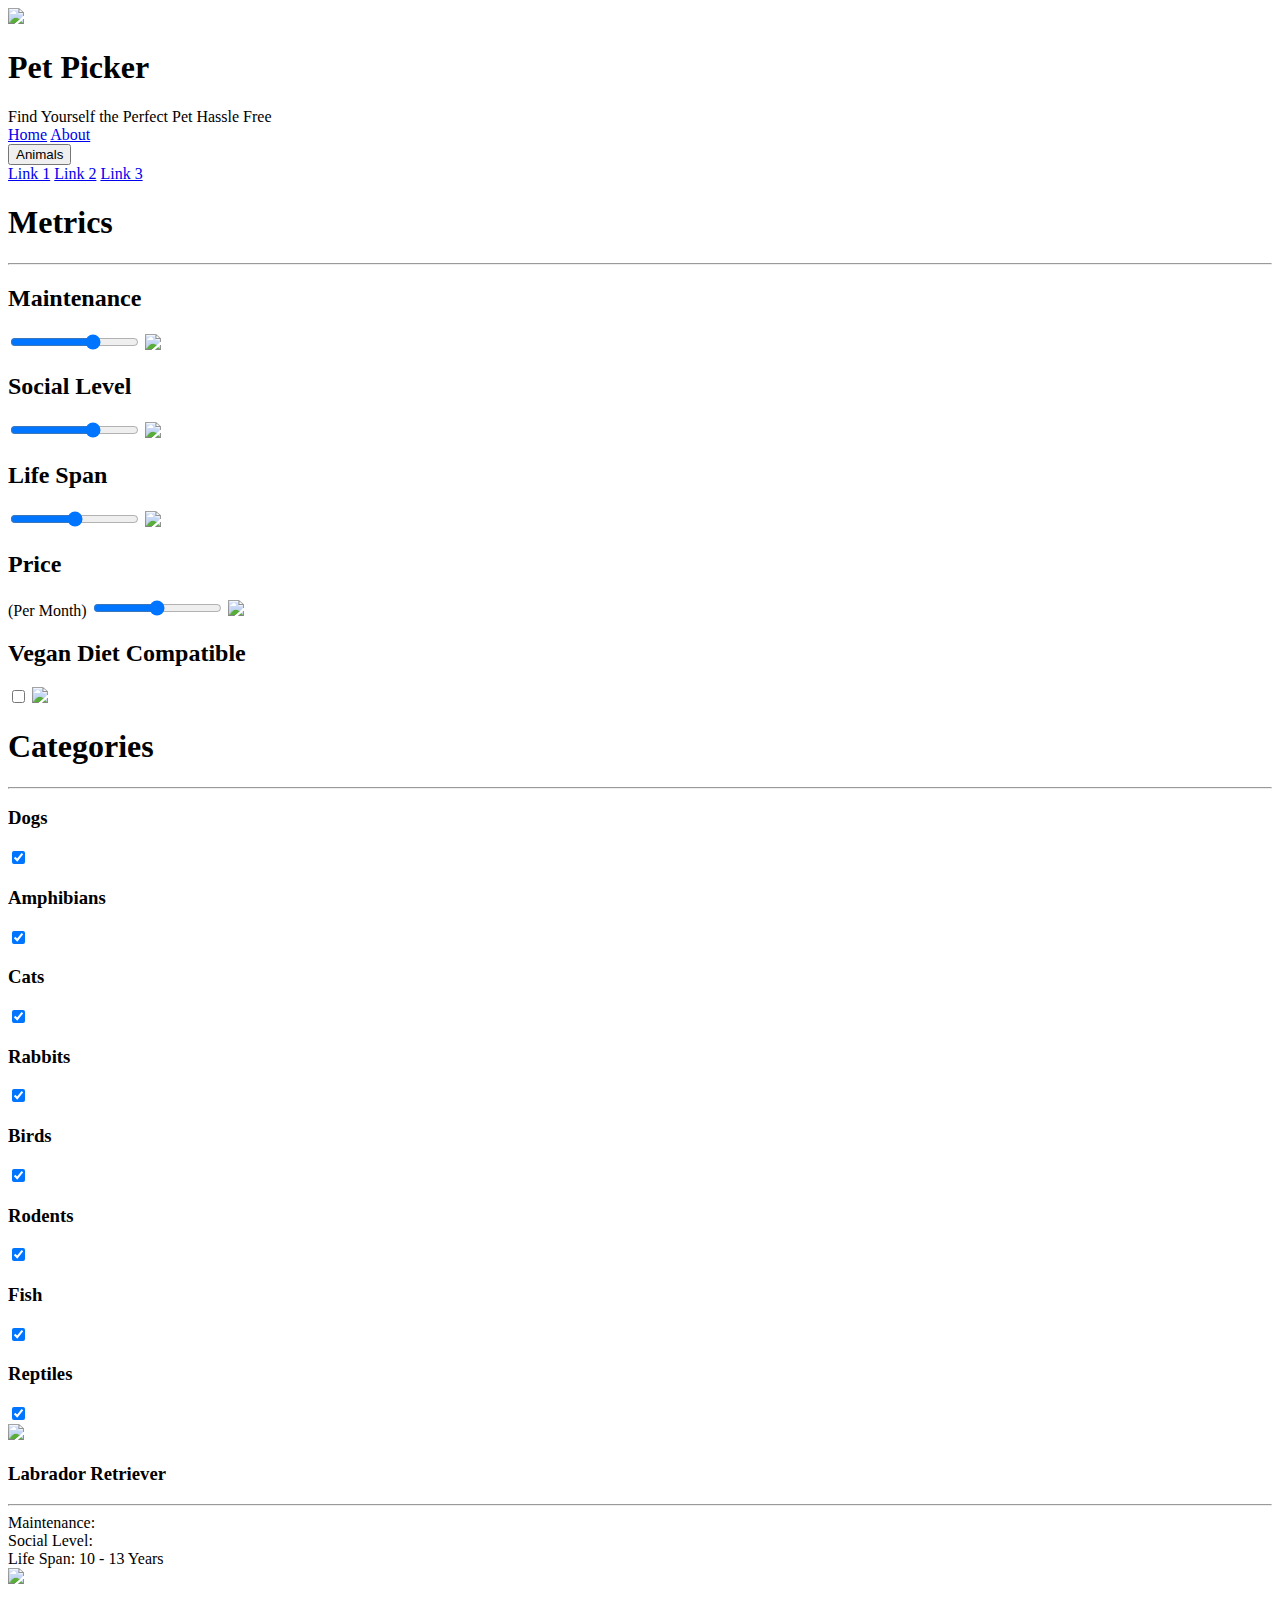
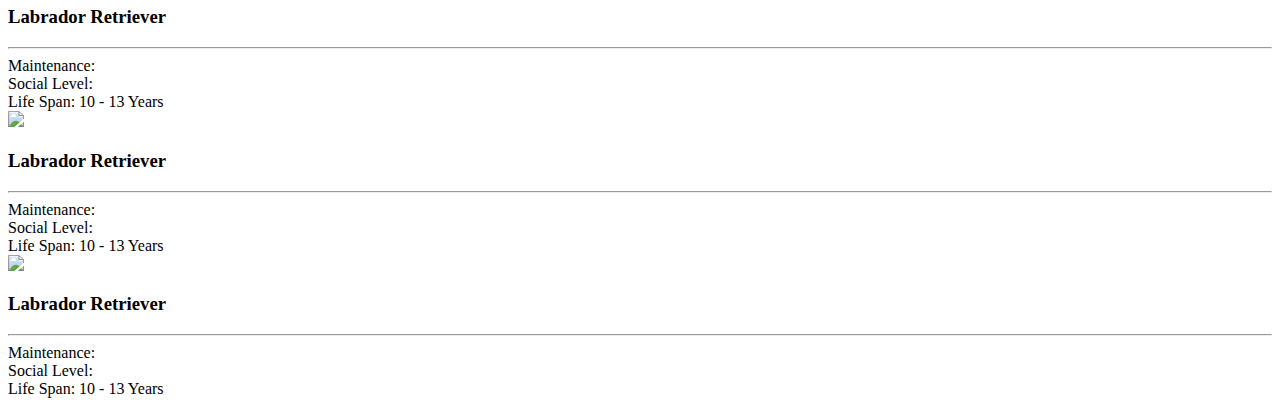
==== index.html @ 620e7e16 "Add Vegan Metric" ====
<!DOCTYPE html>
<html lang="en">

<head>
    <meta charset="UTF-8">
    <meta name="viewport" content="width=device-width, initial-scale=1.0">
    <title>Pet Picker</title>

    <link href="resources/style.css" rel="stylesheet">
    <link rel="icon" type="image/png" href="resources/images/PetPickerLogo.png">
</head>

<body>
    <header>
        <div class="header-container">
            <img src="resources/images/PetPickerLogo.png" id="logo" />
            <div class="title-container">
                <h1>Pet Picker</h1>
                <span>Find Yourself the Perfect Pet Hassle Free</span>
            </div>
        </div>
        <nav>
            <a href="#">Home</a>
            <a href="#">About</a>
            <div class="dropdown">
                <button class="dropbtn">Animals</button>
                <div class="dropdown-content">
                  <a href="#">Link 1</a>
                  <a href="#">Link 2</a>
                  <a href="#">Link 3</a>
                </div>
              </div>
        </nav>
    </header>

    <main>
        <div class="input-section">
            <h1>Metrics</h1>
            <hr>
            <div class="slider-section">
                <h2>Maintenance</h2>
                <input type="range" min="0" max="3" step="1" value="2">
                <a href="#" title="Care level needed: cleaning, grooming, exercising"><img
                        src="resources/images/help.svg"></a>
            </div>
            <div class="slider-section">
                <h2>Social Level</h2>
                <input type="range" min="0" max="3" step="1" value="2">
                <a href="#" title="Interaction frequency: walks, training, play"><img
                        src="resources/images/help.svg"></a>
            </div>
            <div class="slider-section">
                <h2>Life Span</h2>
                <input type="range" min="0" max="50" step="1" value="25">
                <a href="#" title="Average lifetime of the pet"><img src="resources/images/help.svg"></a>
            </div>
            <div class="slider-section">
                <h2>Price</h2>
                <span>&#40;Per Month&#41;</span>
                <input type="range" min="0" max="1000" step="1" value="500">
                <a href="#" title="Estimated monthly costs: food, vet, etc."><img src="resources/images/help.svg"></a>
            </div>
            <div>
                <h2>Vegan Diet Compatible</h2>
                <input type="checkbox">
                <a href="#" title="Indicates if a pet is suitable for a vegan diet"><img src="resources/images/help.svg"></a>
            </div>
            <h1 class="categories">Categories</h1>
            <hr>
            <div class="option-container">
                <div class="option">
                    <h3>Dogs</h3>
                    <input type="checkbox" checked>
                </div>
                <div class="option">
                    <h3>Amphibians</h3>
                    <input type="checkbox" checked>
                </div>
                <div class="option">
                    <h3>Cats</h3>
                    <input type="checkbox" checked>
                </div>
                <div class="option">
                    <h3>Rabbits</h3>
                    <input type="checkbox" checked>
                </div>
                <div class="option">
                    <h3>Birds</h3>
                    <input type="checkbox" checked>
                </div>
                <div class="option">
                    <h3>Rodents</h3>
                    <input type="checkbox" class="checkbox" checked>
                </div>
                <div class="option">
                    <h3>Fish</h3>
                    <input type="checkbox" class="checkbox" checked>
                </div>
                <div class="option">
                    <h3>Reptiles</h3>
                    <input type="checkbox" class="checkbox" checked>
                </div>
            </div>
        </div>
        <div class="pet-section">
            <div class="pet">
                <img src="https://upload.wikimedia.org/wikipedia/commons/1/18/Dog_Breeds.jpg">
                <h3>Labrador Retriever</h3>
                <hr>
                <div class="info-container">
                    <div class="maintenance-container">
                        <span>Maintenance: </span>
                        <div class="rectangle-container yellow">
                            <div class="rectangle1"></div>
                            <div class="rectangle2"></div>
                            <div class="rectangle3"></div>
                        </div>
                    </div>
                    <div class="social-level-container">
                        <span>Social Level: </span>
                        <div class="rectangle-container green">
                            <div class="rectangle1"></div>
                            <div class="rectangle2"></div>
                            <div class="rectangle3"></div>
                        </div>
                    </div>
                    <span>Life Span: 10 - 13 Years</span>
                </div>
            </div>
            <div class="pet">
                <img src="https://upload.wikimedia.org/wikipedia/commons/1/18/Dog_Breeds.jpg">
                <h3>Labrador Retriever</h3>
                <hr>
                <div class="info-container">
                    <div class="maintenance-container">
                        <span>Maintenance: </span>
                        <div class="rectangle-container red">
                            <div class="rectangle1"></div>
                            <div class="rectangle2"></div>
                            <div class="rectangle3"></div>
                        </div>
                    </div>
                    <div class="social-level-container">
                        <span>Social Level: </span>
                        <div class="rectangle-container green">
                            <div class="rectangle1"></div>
                            <div class="rectangle2"></div>
                            <div class="rectangle3"></div>
                        </div>
                    </div>
                    <span>Life Span: 10 - 13 Years</span>
                </div>
            </div>
            <div class="pet">
                <img src="https://upload.wikimedia.org/wikipedia/commons/1/18/Dog_Breeds.jpg">
                <h3>Labrador Retriever</h3>
                <hr>
                <div class="info-container">
                    <div class="maintenance-container">
                        <span>Maintenance: </span>
                        <div class="rectangle-container green">
                            <div class="rectangle1"></div>
                            <div class="rectangle2"></div>
                            <div class="rectangle3"></div>
                        </div>
                    </div>
                    <div class="social-level-container">
                        <span>Social Level: </span>
                        <div class="rectangle-container green">
                            <div class="rectangle1"></div>
                            <div class="rectangle2"></div>
                            <div class="rectangle3"></div>
                        </div>
                    </div>
                    <span>Life Span: 10 - 13 Years</span>
                </div>
            </div>
            <div class="pet">
                <img src="https://upload.wikimedia.org/wikipedia/commons/1/18/Dog_Breeds.jpg">
                <h3>Labrador Retriever</h3>
                <hr>
                <div class="info-container">
                    <div class="maintenance-container">
                        <span>Maintenance: </span>
                        <div class="rectangle-container yellow">
                            <div class="rectangle1"></div>
                            <div class="rectangle2"></div>
                            <div class="rectangle3"></div>
                        </div>
                    </div>
                    <div class="social-level-container">
                        <span>Social Level: </span>
                        <div class="rectangle-container red">
                            <div class="rectangle1"></div>
                            <div class="rectangle2"></div>
                            <div class="rectangle3"></div>
                        </div>
                    </div>
                    <span>Life Span: 10 - 13 Years</span>
                </div>
            </div>
            
        </div>
    </main>
</body>

</html>
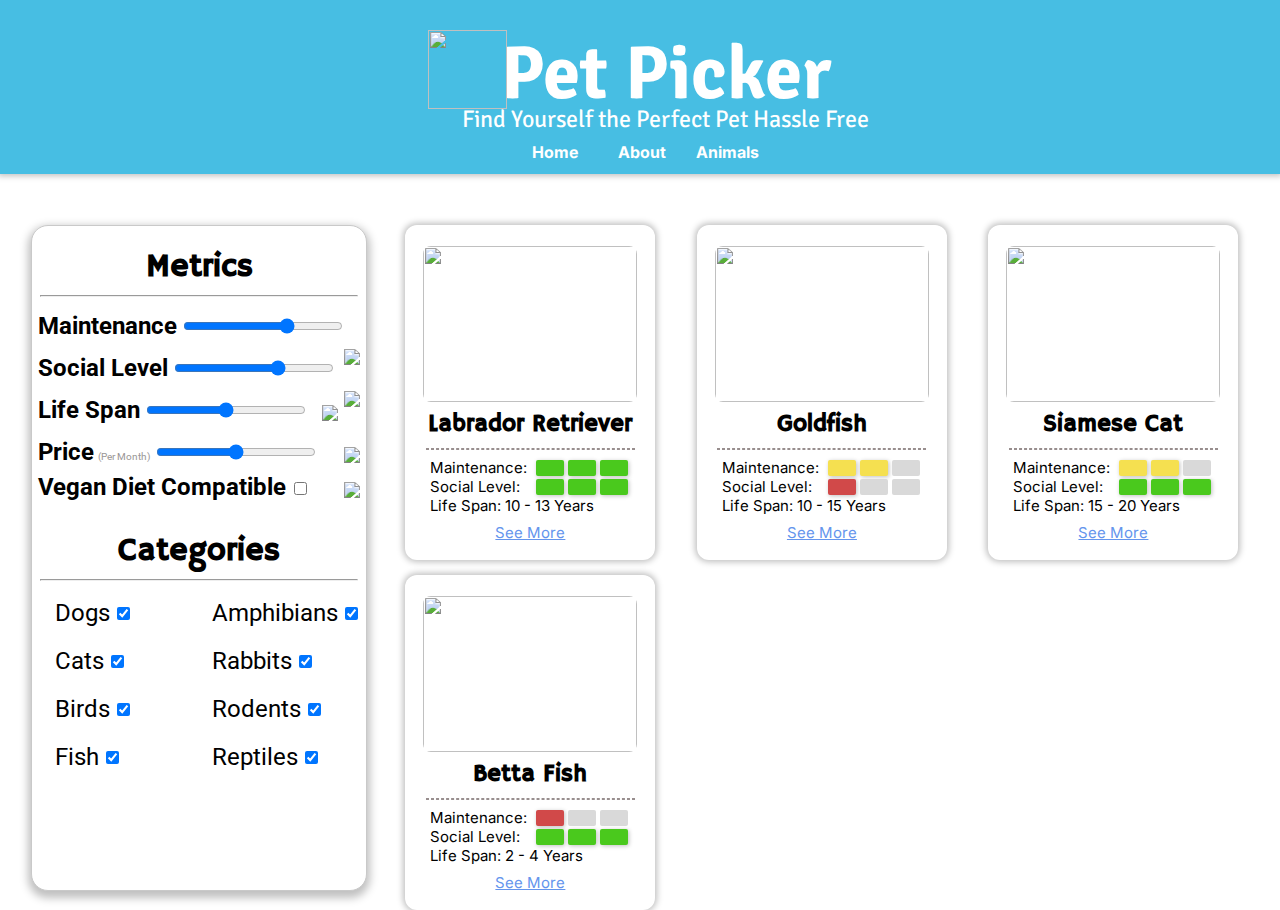
==== commit eb3be145: "Add See More Option" ====
--- a/index.html
+++ b/index.html
@@ -110,6 +110,31 @@
                 <div class="info-container">
                     <div class="maintenance-container">
                         <span>Maintenance: </span>
+                        <div class="rectangle-container green">
+                            <div class="rectangle1"></div>
+                            <div class="rectangle2"></div>
+                            <div class="rectangle3"></div>
+                        </div>
+                    </div>
+                    <div class="social-level-container">
+                        <span>Social Level: </span>
+                        <div class="rectangle-container green">
+                            <div class="rectangle1"></div>
+                            <div class="rectangle2"></div>
+                            <div class="rectangle3"></div>
+                        </div>
+                    </div>
+                    <span>Life Span: 10 - 13 Years</span>
+                    <a href="#">See More</a>
+                </div>
+            </div>
+            <div class="pet">
+                <img src="https://upload.wikimedia.org/wikipedia/commons/b/b9/%E3%83%AF%E3%82%AD%E3%83%B320120701.JPG">
+                <h3>Goldfish</h3>
+                <hr>
+                <div class="info-container">
+                    <div class="maintenance-container">
+                        <span>Maintenance: </span>
                         <div class="rectangle-container yellow">
                             <div class="rectangle1"></div>
                             <div class="rectangle2"></div>
@@ -118,66 +143,19 @@
                     </div>
                     <div class="social-level-container">
                         <span>Social Level: </span>
-                        <div class="rectangle-container green">
-                            <div class="rectangle1"></div>
-                            <div class="rectangle2"></div>
-                            <div class="rectangle3"></div>
-                        </div>
-                    </div>
-                    <span>Life Span: 10 - 13 Years</span>
-                </div>
-            </div>
-            <div class="pet">
-                <img src="https://upload.wikimedia.org/wikipedia/commons/1/18/Dog_Breeds.jpg">
-                <h3>Labrador Retriever</h3>
-                <hr>
-                <div class="info-container">
-                    <div class="maintenance-container">
-                        <span>Maintenance: </span>
                         <div class="rectangle-container red">
                             <div class="rectangle1"></div>
                             <div class="rectangle2"></div>
                             <div class="rectangle3"></div>
                         </div>
                     </div>
-                    <div class="social-level-container">
-                        <span>Social Level: </span>
-                        <div class="rectangle-container green">
-                            <div class="rectangle1"></div>
-                            <div class="rectangle2"></div>
-                            <div class="rectangle3"></div>
-                        </div>
-                    </div>
-                    <span>Life Span: 10 - 13 Years</span>
-                </div>
-            </div>
-            <div class="pet">
-                <img src="https://upload.wikimedia.org/wikipedia/commons/1/18/Dog_Breeds.jpg">
-                <h3>Labrador Retriever</h3>
-                <hr>
-                <div class="info-container">
-                    <div class="maintenance-container">
-                        <span>Maintenance: </span>
-                        <div class="rectangle-container green">
-                            <div class="rectangle1"></div>
-                            <div class="rectangle2"></div>
-                            <div class="rectangle3"></div>
-                        </div>
-                    </div>
-                    <div class="social-level-container">
-                        <span>Social Level: </span>
-                        <div class="rectangle-container green">
-                            <div class="rectangle1"></div>
-                            <div class="rectangle2"></div>
-                            <div class="rectangle3"></div>
-                        </div>
-                    </div>
-                    <span>Life Span: 10 - 13 Years</span>
-                </div>
-            </div>
-            <div class="pet">
-                <img src="https://upload.wikimedia.org/wikipedia/commons/1/18/Dog_Breeds.jpg">
-                <h3>Labrador Retriever</h3>
+                    <span>Life Span: 10 - 15 Years</span>
+                    <a href="#">See More</a>
+                </div>
+            </div>
+            <div class="pet">
+                <img src="https://blog.iconicpaw.com/wp-content/uploads/2023/03/siamese-cat-with-blue-eyes.jpg">
+                <h3>Siamese Cat</h3>
                 <hr>
                 <div class="info-container">
                     <div class="maintenance-container">
@@ -190,13 +168,39 @@
                     </div>
                     <div class="social-level-container">
                         <span>Social Level: </span>
+                        <div class="rectangle-container green">
+                            <div class="rectangle1"></div>
+                            <div class="rectangle2"></div>
+                            <div class="rectangle3"></div>
+                        </div>
+                    </div>
+                    <span>Life Span: 15 - 20 Years</span>
+                    <a href="#">See More</a>
+                </div>
+            </div>
+            <div class="pet">
+                <img src="https://c1.wallpaperflare.com/preview/92/156/846/betta-warrior-aquarium-fish-fishy-asian.jpg">
+                <h3>Betta Fish</h3>
+                <hr>
+                <div class="info-container">
+                    <div class="maintenance-container">
+                        <span>Maintenance: </span>
                         <div class="rectangle-container red">
                             <div class="rectangle1"></div>
                             <div class="rectangle2"></div>
                             <div class="rectangle3"></div>
                         </div>
                     </div>
-                    <span>Life Span: 10 - 13 Years</span>
+                    <div class="social-level-container">
+                        <span>Social Level: </span>
+                        <div class="rectangle-container green">
+                            <div class="rectangle1"></div>
+                            <div class="rectangle2"></div>
+                            <div class="rectangle3"></div>
+                        </div>
+                    </div>
+                    <span>Life Span: 2 - 4 Years</span>
+                    <a href="#">See More</a>
                 </div>
             </div>
             
--- a/resources/style.css
+++ b/resources/style.css
@@ -0,0 +1,392 @@
+@import url('https://fonts.googleapis.com/css2?family=Belanosima&family=Signika+Negative&display=swap');
+@import url('https://fonts.googleapis.com/css2?family=Roboto&display=swap');
+@import url('https://fonts.googleapis.com/css2?family=Hammersmith+One&display=swap');
+@import url('https://fonts.googleapis.com/css2?family=Inter&display=swap');
+
+* {
+    box-sizing: border-box;
+}
+
+body {
+    margin: 0;
+    padding: 0;
+}
+
+main {
+    display: flex;
+    align-items: flex-start;
+    justify-content: flex-start;
+}
+
+@media only screen and (max-width: 640px) {
+    main {
+        flex-direction: column;
+        align-items: center;
+    }
+}
+
+/* Header*/
+
+header nav {
+    width: 100%;
+    height: 35px;
+    display: flex;
+    align-items: center;
+    justify-content: center;
+    margin-bottom: 5px;
+}
+
+header nav a, .dropbtn {
+    color: #FFF;
+    font-family: Inter;
+    font-size: 16px;
+    font-weight: 700;
+    text-decoration: none;
+    margin: 10px;
+    padding: 10px;
+    background-color: transparent;
+    border: none;
+}
+
+.dropbtn {
+    margin: 0;
+}
+
+.dropdown-content {
+    display: none;
+    position: absolute;
+    background-color: #f1f1f1;
+    min-width: 160px;
+    box-shadow: 0px 8px 16px 0px rgba(0, 0, 0, 0.2);
+    z-index: 1;
+}
+
+.dropdown {
+    position: relative;
+    display: inline-block;
+}
+
+.dropdown-content a {
+    color: black;
+    padding: 12px 16px;
+    text-decoration: none;
+    display: block;
+}
+
+.dropdown-content a:hover {
+    background-color: #ddd;
+}
+
+.dropdown:hover .dropdown-content {
+    display: block;
+}
+
+.dropdown:hover .dropbtn, nav a:hover {
+    background-color: #5c92c4;
+}
+
+@media only screen and (max-width: 510px) {
+    header nav {
+        display: none;
+    }
+    header {
+        padding: 35px;
+    }
+}
+
+header {
+    width: 100%;
+    padding-top: 44px;
+    background: #47BEE3;
+    display: flex;
+    justify-content: center;
+    align-items: center;
+    margin-bottom: 51px;
+    box-shadow: 0px 0px 6px 2px rgba(0, 0, 0, 0.25);
+    flex-direction: column;
+}
+
+.header-container {
+    display: flex;
+    position: relative;
+    right: 14px;
+}
+
+header #logo {
+    width: 79px;
+    height: 79px;
+    position: relative;
+    bottom: 14px;
+    left: 45px;
+}
+
+.title-container {
+    display: flex;
+    flex-direction: column;
+    align-items: center;
+    justify-content: center;
+}
+
+header h1 {
+    color: #FFF;
+    text-align: center;
+    font-family: 'Signika Negative', sans-serif;
+    font-size: 75px;
+    line-height: 60px;
+    margin: 0;
+}
+
+header span {
+    color: #FFF;
+    text-align: center;
+    font-family: Signika Negative;
+    font-size: 24px;
+}
+
+@media only screen and (max-width: 510px) {
+    header #logo {
+        display: none;
+    }
+
+    .header-container {
+        position: static;
+    }
+}
+
+/*Input Section*/
+
+.input-section {
+    display: inline-block;
+    width: 336px;
+    min-width: 336px;
+    height: 666px;
+    margin-left: 31px;
+    border: 1px solid #c9c9c9;
+    border-radius: 17px;
+    background: #FFF;
+    box-shadow: 0px 4px 8px 3px rgba(0, 0, 0, 0.25);
+
+}
+
+.input-section h1 {
+    color: #000;
+    font-family: "Hammersmith One";
+    font-size: 32px;
+    text-align: center;
+    margin-bottom: 0;
+}
+
+.input-section hr {
+    width: 95%;
+}
+
+.slider-section {
+    padding: 7px 0;
+}
+
+.slider-section span {
+    color: #9A9696;
+    font-family: Roboto;
+    font-size: 10px;
+}
+
+.input-section h2 {
+    display: inline;
+    margin-left: 6px;
+    width: 135px;
+    height: 26px;
+    color: #000;
+    font-family: Roboto;
+    font-size: 24px;
+}
+
+.input-section input[type=range] {
+    width: 160px;
+    cursor: pointer;
+}
+
+.input-section img {
+    float: right;
+    display: inline;
+    position: relative;
+    top: 9px;
+    margin-right: 6px;
+}
+
+.categories {
+    margin-top: 30px;
+}
+
+.input-section .option-container {
+    display: grid;
+    grid-template-columns: repeat(2, 1fr);
+    align-items: center;
+    justify-items: flex-start;
+    margin-left: 20px;
+}
+
+.option {
+    display: inline-flex;
+    align-items: center;
+    width: fit-content;
+}
+
+.option h3 {
+    font-size: 24px;
+    font-family: "Roboto";
+    font-weight: 400;
+    margin: 10px 3px;
+}
+
+.option input[type=checkbox] {
+    cursor: pointer;
+}
+
+@media only screen and (max-width: 640px) {
+    .input-section {
+        height: 570px;
+        margin-bottom: 15px;
+    }
+}
+
+@media only screen and (max-width: 510px) {
+    .input-section img {
+        display: none;
+    }
+}
+
+
+/*Pet Section*/
+
+.pet-section {
+
+    display: grid;
+    margin-left: 3%;
+    grid-template-columns: repeat(auto-fill, minmax(250px, 1fr));
+    justify-content: space-between;
+    row-gap: 15px;
+    width: 90%;
+
+}
+
+@media only screen and (max-width: 640px) {
+    .pet-section {
+        grid-template-columns: 250px 250px;
+        column-gap: 30px;
+        justify-content: center;
+    }
+}
+
+@media only screen and (max-width: 545px) {
+    .pet-section {
+        grid-template-columns: 250px;
+        justify-content: center;
+    }
+}
+
+.pet-section .pet {
+    width: 250px;
+    height: 335px;
+    border-radius: 12px;
+    background: #FFF;
+    box-shadow: 0px 0px 6px 2px rgba(0, 0, 0, 0.25);
+    display: flex;
+    flex-direction: column;
+    justify-content: center;
+    align-items: flex-start;
+    padding: 0 15px;
+}
+
+.pet-section .pet hr {
+    width: 95%;
+    border: 1px dashed #988E8E;
+    align-self: center;
+}
+
+.pet-section .pet img {
+    width: 214px;
+    height: 156px;
+    border-radius: 8px;
+    align-self: center;
+}
+
+.pet-section .pet h3 {
+    width: 210px;
+    height: 31px;
+    color: #000;
+    text-align: center;
+    font-family: "Hammersmith One";
+    font-size: 24px;
+    margin-top: 7px;
+    margin-bottom: 0;
+    align-self: center;
+}
+
+.info-container {
+    padding-left: 10px;
+}
+
+.pet-section .pet .info-container span {
+    color: #000;
+    font-family: Inter;
+    font-size: 15px;
+}
+
+.pet-section .pet .info-container a {
+    font-family: Inter;
+    font-size: 15px;
+    display: block;
+    text-align: center;
+    margin-top: 5px;
+    position: relative;
+    top: 3px;
+    color: cornflowerblue;
+}
+
+.pet-section .pet .info-container a:active {
+    color:blue;
+}
+
+.maintenance-container div div,
+.social-level-container div div {
+    width: 28px;
+    height: 16px;
+    border-radius: 2px;
+    box-shadow: 1px 1px 4px 0px rgba(0, 0, 0, 0.25);
+    margin: 0 2px;
+}
+
+.rectangle-container {
+    display: flex;
+}
+
+.red .rectangle1 {
+    background: #d14949;
+}
+
+.red .rectangle2, .red .rectangle3 {
+    background: #D9D9D9;
+    box-shadow: none;
+}
+
+.yellow .rectangle1, .yellow .rectangle2 {
+    background: #F5E050;
+}
+
+.yellow .rectangle3 {
+    background: #D9D9D9;
+    box-shadow: none;
+}
+
+.green div {
+    background: #4AC91D;
+}
+
+.maintenance-container,
+.social-level-container {
+    display: flex;
+    align-items: center;
+    justify-content: space-between;
+    width: 200px;
+
+}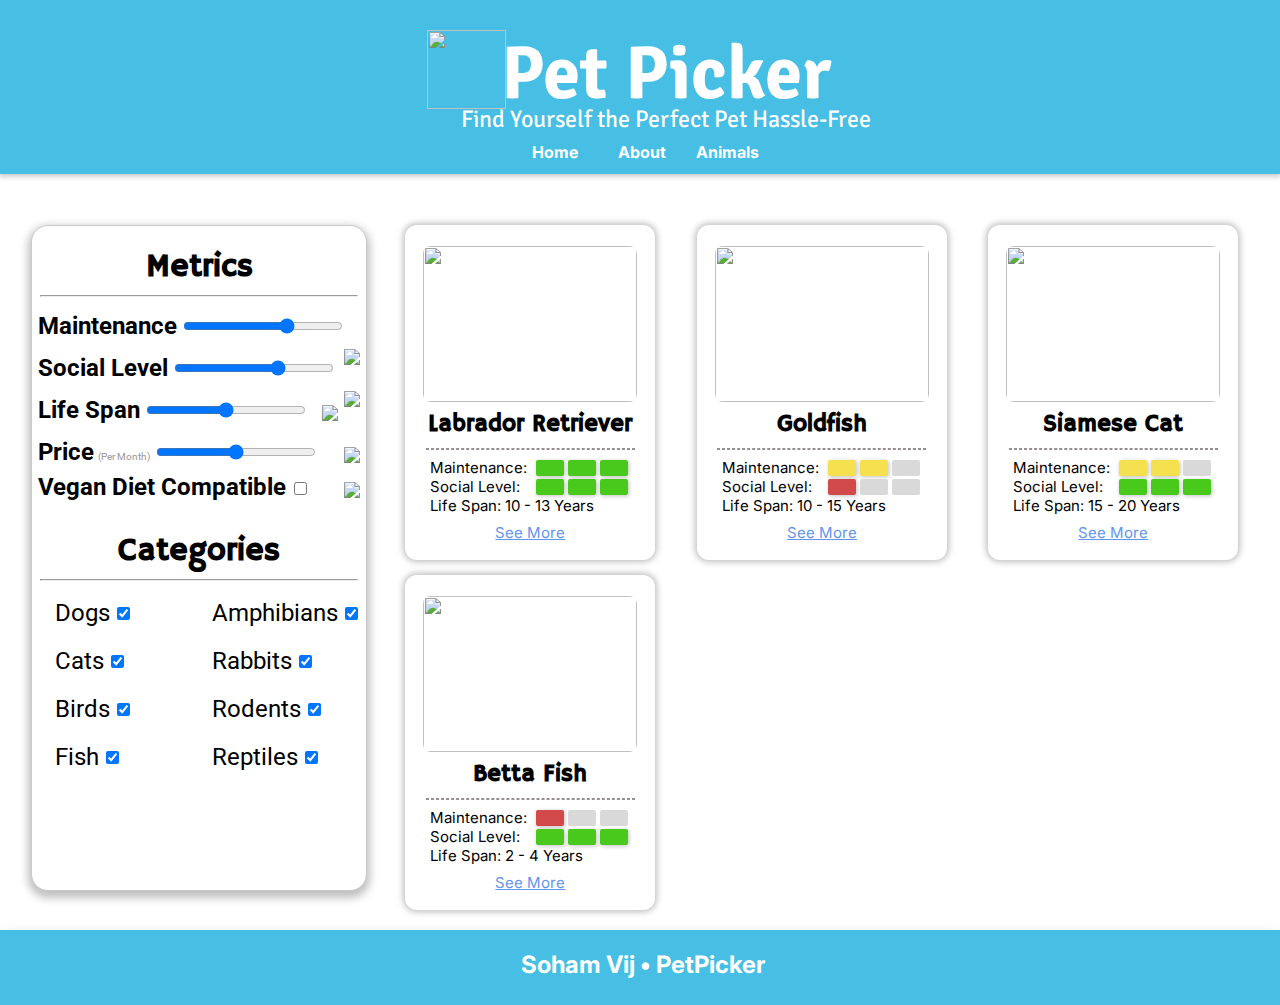
==== commit 1bfa15a0: "Add Footer" ====
--- a/index.html
+++ b/index.html
@@ -16,7 +16,7 @@
             <img src="resources/images/PetPickerLogo.png" id="logo" />
             <div class="title-container">
                 <h1>Pet Picker</h1>
-                <span>Find Yourself the Perfect Pet Hassle Free</span>
+                <span>Find Yourself the Perfect Pet Hassle-Free</span>
             </div>
         </div>
         <nav>
@@ -25,11 +25,11 @@
             <div class="dropdown">
                 <button class="dropbtn">Animals</button>
                 <div class="dropdown-content">
-                  <a href="#">Link 1</a>
-                  <a href="#">Link 2</a>
-                  <a href="#">Link 3</a>
-                </div>
-              </div>
+                    <a href="#">Link 1</a>
+                    <a href="#">Link 2</a>
+                    <a href="#">Link 3</a>
+                </div>
+            </div>
         </nav>
     </header>
 
@@ -63,7 +63,8 @@
             <div>
                 <h2>Vegan Diet Compatible</h2>
                 <input type="checkbox">
-                <a href="#" title="Indicates if a pet is suitable for a vegan diet"><img src="resources/images/help.svg"></a>
+                <a href="#" title="Indicates if a pet is suitable for a vegan diet"><img
+                        src="resources/images/help.svg"></a>
             </div>
             <h1 class="categories">Categories</h1>
             <hr>
@@ -203,9 +204,14 @@
                     <a href="#">See More</a>
                 </div>
             </div>
-            
+
         </div>
     </main>
+    <footer>
+        <h2>Soham Vij</h2>
+        <h2 class="pet-picker"> &#X2022 PetPicker</h2>
+        
+    </footer>
 </body>
 
 </html>--- a/resources/style.css
+++ b/resources/style.css
@@ -10,12 +10,16 @@
 body {
     margin: 0;
     padding: 0;
+    display: flex;
+    flex-direction: column;
+    min-height: 100vh;
 }
 
 main {
     display: flex;
     align-items: flex-start;
     justify-content: flex-start;
+    flex: 1;
 }
 
 @media only screen and (max-width: 640px) {
@@ -36,7 +40,8 @@
     margin-bottom: 5px;
 }
 
-header nav a, .dropbtn {
+header nav a,
+.dropbtn {
     color: #FFF;
     font-family: Inter;
     font-size: 16px;
@@ -81,7 +86,8 @@
     display: block;
 }
 
-.dropdown:hover .dropbtn, nav a:hover {
+.dropdown:hover .dropbtn,
+nav a:hover {
     background-color: #5c92c4;
 }
 
@@ -89,6 +95,7 @@
     header nav {
         display: none;
     }
+
     header {
         padding: 35px;
     }
@@ -344,7 +351,7 @@
 }
 
 .pet-section .pet .info-container a:active {
-    color:blue;
+    color: blue;
 }
 
 .maintenance-container div div,
@@ -364,12 +371,14 @@
     background: #d14949;
 }
 
-.red .rectangle2, .red .rectangle3 {
+.red .rectangle2,
+.red .rectangle3 {
     background: #D9D9D9;
     box-shadow: none;
 }
 
-.yellow .rectangle1, .yellow .rectangle2 {
+.yellow .rectangle1,
+.yellow .rectangle2 {
     background: #F5E050;
 }
 
@@ -389,4 +398,31 @@
     justify-content: space-between;
     width: 200px;
 
+}
+
+/*Footer*/
+footer {
+    width: 100%;
+    background-color: #47BEE3;
+    height: 75px;
+    display: flex;
+    align-items: center;
+    justify-content: center;
+    margin-top: 20px;
+    box-shadow: 0px 8px 16px 0px rgba(0, 0, 0, 0.2);
+}
+
+footer h2 {
+    color: #FFF;
+    text-align: center;
+    font-family: "Inter";
+    font-size: 24px;
+    height: 36px; 
+    margin-left: 5px;
+}
+
+@media only screen and (max-width: 270px) {
+    footer .pet-picker {
+        display: none;
+    }
 }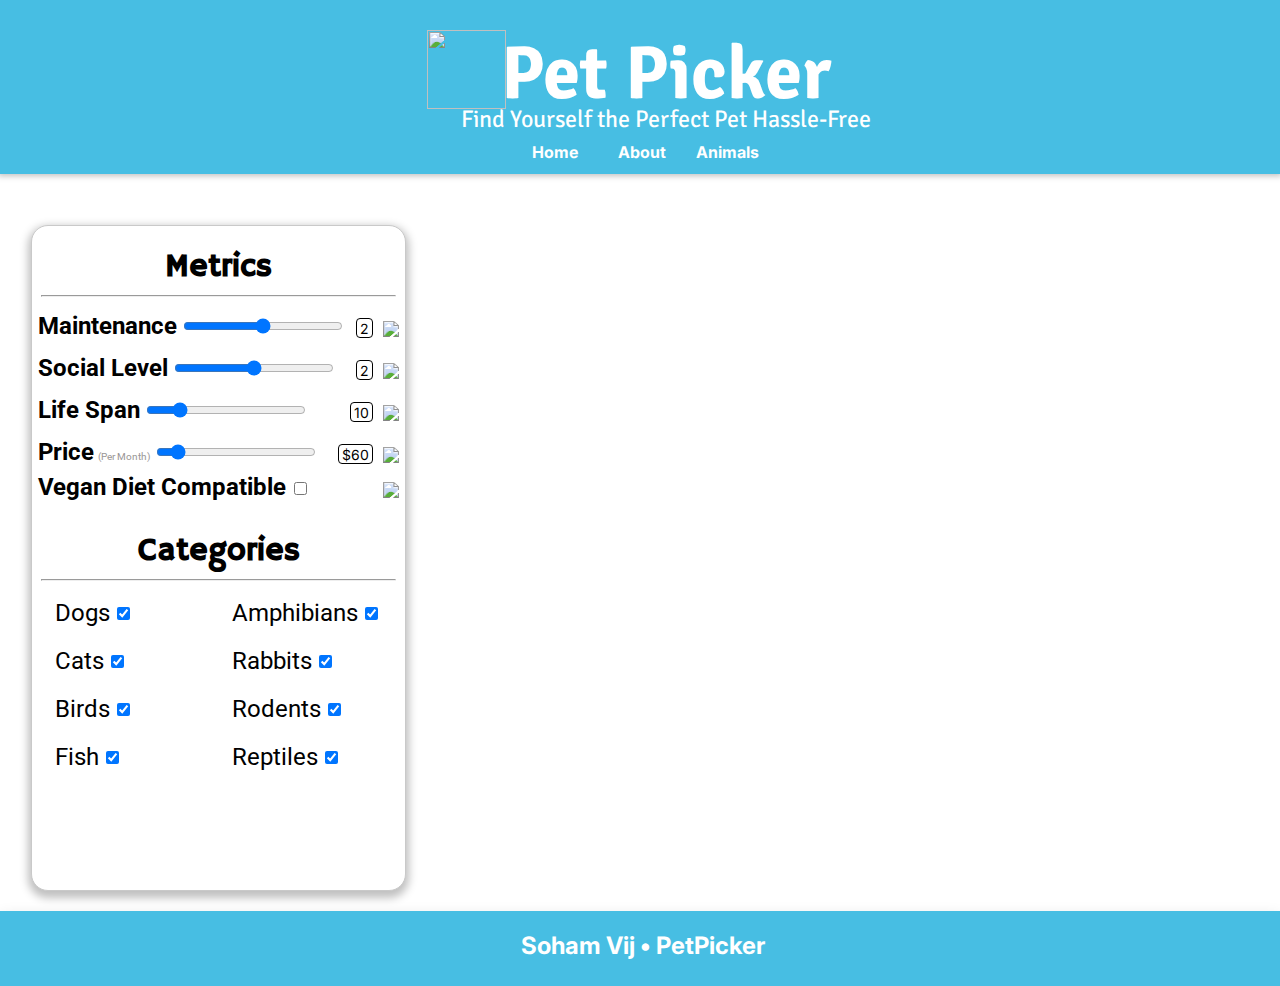
==== commit 2ec74bb7: "Add JavaScript" ====
--- a/index.html
+++ b/index.html
@@ -7,6 +7,8 @@
     <title>Pet Picker</title>
 
     <link href="resources/style.css" rel="stylesheet">
+    <script src="resources/script.js" defer></script>
+
     <link rel="icon" type="image/png" href="resources/images/PetPickerLogo.png">
 </head>
 
@@ -38,31 +40,37 @@
             <h1>Metrics</h1>
             <hr>
             <div class="slider-section">
+
                 <h2>Maintenance</h2>
-                <input type="range" min="0" max="3" step="1" value="2">
+                <input type="range" id="maintenance-slider" min="1" max="3" step="1" value="2">
                 <a href="#" title="Care level needed: cleaning, grooming, exercising"><img
                         src="resources/images/help.svg"></a>
+                <div class="slider-value" id="maintenance-value">2</div>
             </div>
             <div class="slider-section">
                 <h2>Social Level</h2>
-                <input type="range" min="0" max="3" step="1" value="2">
+                <input type="range" id="social-level-slider" min="1" max="3" step="1" value="2">
+
                 <a href="#" title="Interaction frequency: walks, training, play"><img
                         src="resources/images/help.svg"></a>
+                <div class="slider-value" id="social-level-value">2</div>
             </div>
             <div class="slider-section">
                 <h2>Life Span</h2>
-                <input type="range" min="0" max="50" step="1" value="25">
-                <a href="#" title="Average lifetime of the pet"><img src="resources/images/help.svg"></a>
+                <input type="range" id="life-span-slider" min="1" max="50" step="1" value="10">
+                <a href="#" title="Average lifetime of pet in years"><img src="resources/images/help.svg"></a>
+                <div class="slider-value" id="life-span-value">10</div>
             </div>
             <div class="slider-section">
                 <h2>Price</h2>
                 <span>&#40;Per Month&#41;</span>
-                <input type="range" min="0" max="1000" step="1" value="500">
+                <input type="range" id="price-slider" min="0" max="600" step="1" value="60">
                 <a href="#" title="Estimated monthly costs: food, vet, etc."><img src="resources/images/help.svg"></a>
+                <div class="slider-value" id="price-value">$60</div>
             </div>
             <div>
                 <h2>Vegan Diet Compatible</h2>
-                <input type="checkbox">
+                <input type="checkbox" id="vegan-checkbox">
                 <a href="#" title="Indicates if a pet is suitable for a vegan diet"><img
                         src="resources/images/help.svg"></a>
             </div>
@@ -71,40 +79,40 @@
             <div class="option-container">
                 <div class="option">
                     <h3>Dogs</h3>
-                    <input type="checkbox" checked>
+                    <input type="checkbox" id="dogs-checkbox" checked>
                 </div>
                 <div class="option">
                     <h3>Amphibians</h3>
-                    <input type="checkbox" checked>
+                    <input type="checkbox" id="amphibians-checkbox" checked>
                 </div>
                 <div class="option">
                     <h3>Cats</h3>
-                    <input type="checkbox" checked>
+                    <input type="checkbox" id="cats-checkbox" checked>
                 </div>
                 <div class="option">
                     <h3>Rabbits</h3>
-                    <input type="checkbox" checked>
+                    <input type="checkbox" id="rabbits-checkbox" checked>
                 </div>
                 <div class="option">
                     <h3>Birds</h3>
-                    <input type="checkbox" checked>
+                    <input type="checkbox" id="birds-checkbox" checked>
                 </div>
                 <div class="option">
                     <h3>Rodents</h3>
-                    <input type="checkbox" class="checkbox" checked>
+                    <input type="checkbox" id="rodents-checkbox" checked>
                 </div>
                 <div class="option">
                     <h3>Fish</h3>
-                    <input type="checkbox" class="checkbox" checked>
+                    <input type="checkbox" id="fish-checkbox" checked>
                 </div>
                 <div class="option">
                     <h3>Reptiles</h3>
-                    <input type="checkbox" class="checkbox" checked>
+                    <input type="checkbox" id="reptiles-checkbox" checked>
                 </div>
             </div>
         </div>
         <div class="pet-section">
-            <div class="pet">
+            <div class="pet" id="labradorRetriever">
                 <img src="https://upload.wikimedia.org/wikipedia/commons/1/18/Dog_Breeds.jpg">
                 <h3>Labrador Retriever</h3>
                 <hr>
@@ -129,7 +137,7 @@
                     <a href="#">See More</a>
                 </div>
             </div>
-            <div class="pet">
+            <div class="pet" id="goldfish">
                 <img src="https://upload.wikimedia.org/wikipedia/commons/b/b9/%E3%83%AF%E3%82%AD%E3%83%B320120701.JPG">
                 <h3>Goldfish</h3>
                 <hr>
@@ -154,7 +162,7 @@
                     <a href="#">See More</a>
                 </div>
             </div>
-            <div class="pet">
+            <div class="pet" id="siameseCat">
                 <img src="https://blog.iconicpaw.com/wp-content/uploads/2023/03/siamese-cat-with-blue-eyes.jpg">
                 <h3>Siamese Cat</h3>
                 <hr>
@@ -179,7 +187,7 @@
                     <a href="#">See More</a>
                 </div>
             </div>
-            <div class="pet">
+            <div class="pet" id="bettaFish">
                 <img src="https://c1.wallpaperflare.com/preview/92/156/846/betta-warrior-aquarium-fish-fishy-asian.jpg">
                 <h3>Betta Fish</h3>
                 <hr>
@@ -210,7 +218,7 @@
     <footer>
         <h2>Soham Vij</h2>
         <h2 class="pet-picker"> &#X2022 PetPicker</h2>
-        
+
     </footer>
 </body>
 
--- a/resources/style.css
+++ b/resources/style.css
@@ -164,15 +164,14 @@
 
 .input-section {
     display: inline-block;
-    width: 336px;
-    min-width: 336px;
+    width: 375px;
+    min-width: 375px;
     height: 666px;
     margin-left: 31px;
     border: 1px solid #c9c9c9;
     border-radius: 17px;
     background: #FFF;
     box-shadow: 0px 4px 8px 3px rgba(0, 0, 0, 0.25);
-
 }
 
 .input-section h1 {
@@ -189,6 +188,7 @@
 
 .slider-section {
     padding: 7px 0;
+    user-select: none;
 }
 
 .slider-section span {
@@ -210,6 +210,22 @@
 .input-section input[type=range] {
     width: 160px;
     cursor: pointer;
+    user-select: none;
+}
+
+.slider-value {
+    padding: 0px 3px;
+    height: 20px;
+    border: 1px solid #000;
+    border-radius: 4px;
+    text-align: center;
+    line-height: 20px;
+    margin-left: 10px;
+    font-family: "Inter";
+    font-size: 14px;
+    float: right;
+    margin-top: 6px;
+    margin-right: 10px;
 }
 
 .input-section img {
@@ -274,6 +290,13 @@
     row-gap: 15px;
     width: 90%;
 
+}
+
+@media only screen and (max-width: 955px) and (min-width: 641px) {
+    .pet-section {
+        grid-template-columns: 250px;
+        justify-content: center;
+    }
 }
 
 @media only screen and (max-width: 640px) {
@@ -417,7 +440,7 @@
     text-align: center;
     font-family: "Inter";
     font-size: 24px;
-    height: 36px; 
+    height: 36px;
     margin-left: 5px;
 }
 
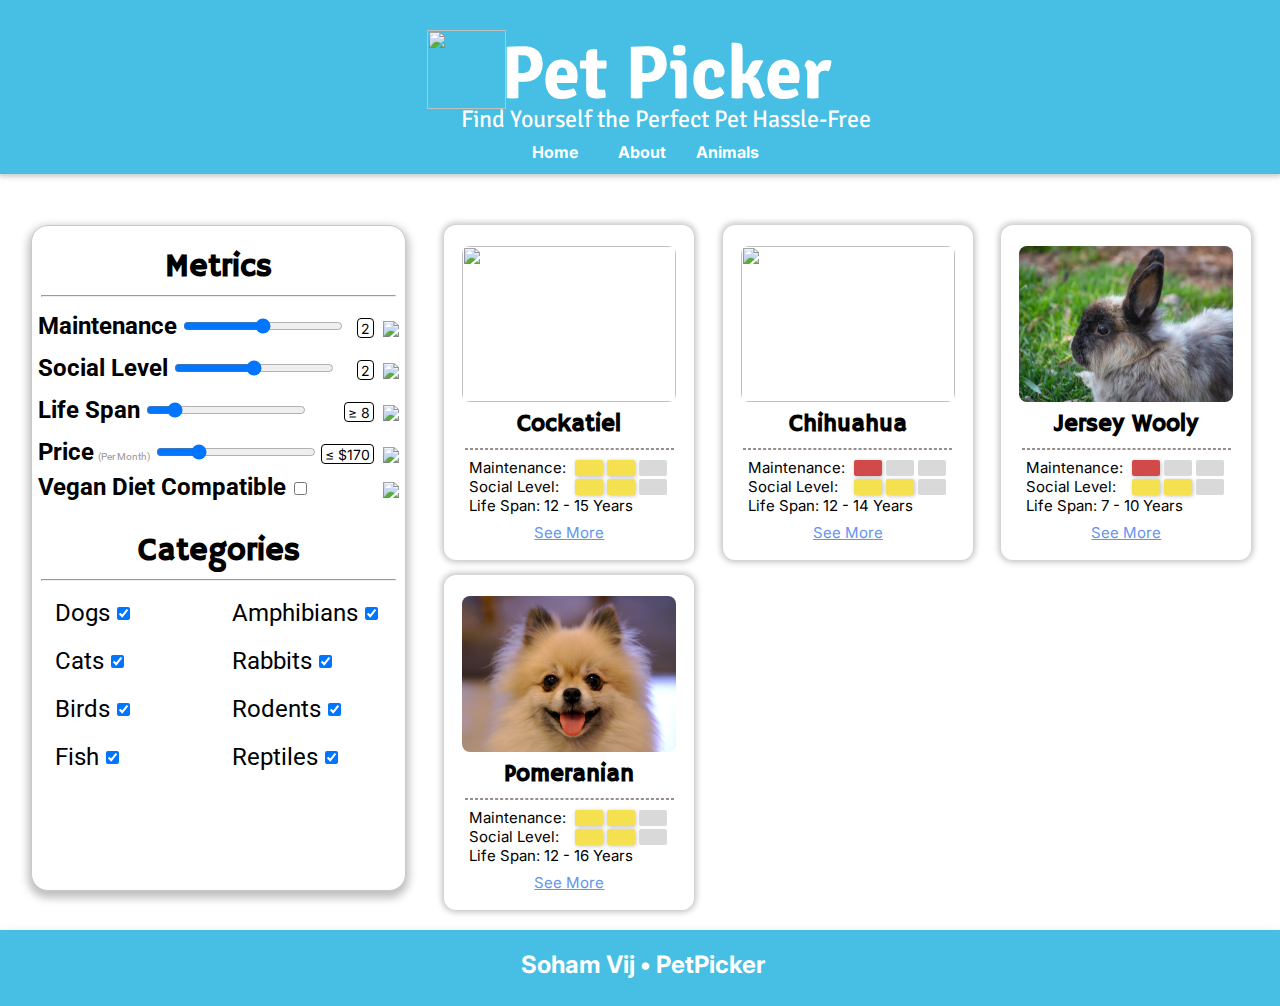
==== commit 061ee8ec: "Add Pets" ====
--- a/index.html
+++ b/index.html
@@ -6,7 +6,8 @@
     <meta name="viewport" content="width=device-width, initial-scale=1.0">
     <title>Pet Picker</title>
 
-    <link href="resources/style.css" rel="stylesheet">
+    <link href="resources/css/style.css" rel="stylesheet">
+    <link href="resources/css/common.css" rel="stylesheet">
     <script src="resources/script.js" defer></script>
 
     <link rel="icon" type="image/png" href="resources/images/PetPickerLogo.png">
@@ -22,14 +23,54 @@
             </div>
         </div>
         <nav>
-            <a href="#">Home</a>
-            <a href="#">About</a>
+            <a href="index.html">Home</a>
+            <a href="about.html">About</a>
             <div class="dropdown">
                 <button class="dropbtn">Animals</button>
                 <div class="dropdown-content">
-                    <a href="#">Link 1</a>
-                    <a href="#">Link 2</a>
-                    <a href="#">Link 3</a>
+                    <a href="https://en.wikipedia.org/wiki/Labrador_Retriever">Labrador Retriever</a>
+                    <hr noshade>
+                    <a href="https://en.wikipedia.org/wiki/Goldfish">Goldfish</a>
+                    <hr noshade>
+                    <a href="https://en.wikipedia.org/wiki/Siamese_cat">Siamese Cat</a>
+                    <hr noshade>
+                    <a href="https://en.wikipedia.org/wiki/Siamese_fighting_fish">Betta Fish</a>
+                    <hr noshade>
+                    <a href="https://en.wikipedia.org/wiki/Cockatiel">Cockatiel</a>
+                    <hr noshade>
+                    <a href="https://en.wikipedia.org/wiki/Hamster">Hamster</a>
+                    <hr noshade>
+                    <a href="https://en.wikipedia.org/wiki/Chameleon">Chameleon</a>
+                    <hr noshade>
+                    <a href="https://en.wikipedia.org/wiki/Chihuahua_(dog)">Chihuahua</a>
+                    <hr noshade>
+                    <a href="https://en.wikipedia.org/wiki/Miniature_Lop">Miniature Lop</a>
+                    <hr noshade>
+                    <a href="https://en.wikipedia.org/wiki/Eastern_newt">Eastern Newt</a>
+                    <hr noshade>
+                    <a href="https://en.wikipedia.org/wiki/Siberian_Husky">Siberian Husky</a>
+                    <hr noshade>
+                    <a href="https://en.wikipedia.org/wiki/Persian_cat">Persian Cat</a>
+                    <hr noshade>
+                    <a href="https://en.wikipedia.org/wiki/Grey_parrot">Grey Parrot</a>
+                    <hr noshade>
+                    <a href="https://en.wikipedia.org/wiki/Pogona">Bearded Dragon</a>
+                    <hr noshade>
+                    <a href="https://en.wikipedia.org/wiki/Beagle">Beagle</a>
+                    <hr noshade>
+                    <a href="https://en.wikipedia.org/wiki/Russian_tortoise">Russian Tortoise</a>
+                    <hr noshade>
+                    <a href="https://en.wikipedia.org/wiki/Pomeranian_dog">Pomeranian</a>
+                    <hr noshade>
+                    <a href="https://en.wikipedia.org/wiki/Jersey_Wooly">Jersey Wooly</a>
+                    <hr noshade>
+                    <a href="https://en.wikipedia.org/wiki/Guinea_pig">Guinea Pig</a>
+                    <hr noshade>
+                    <a href="https://en.wikipedia.org/wiki/Fancy_rat">Fancy Rat</a>
+                    <hr noshade>
+                    <a href="https://en.wikipedia.org/wiki/Budgerigar">Budgerigar</a>
+                    <hr noshade>
+                    <a href="https://en.wikipedia.org/wiki/Ceratophrys">Pacman Frog</a>
                 </div>
             </div>
         </nav>
@@ -43,7 +84,7 @@
 
                 <h2>Maintenance</h2>
                 <input type="range" id="maintenance-slider" min="1" max="3" step="1" value="2">
-                <a href="#" title="Care level needed: cleaning, grooming, exercising"><img
+                <a href="#" class="tooltip" title="Care level needed: cleaning, grooming, exercising"><img
                         src="resources/images/help.svg"></a>
                 <div class="slider-value" id="maintenance-value">2</div>
             </div>
@@ -51,27 +92,30 @@
                 <h2>Social Level</h2>
                 <input type="range" id="social-level-slider" min="1" max="3" step="1" value="2">
 
-                <a href="#" title="Interaction frequency: walks, training, play"><img
+                <a href="#" class="tooltip" title="Interaction frequency: walks, training, play"><img
                         src="resources/images/help.svg"></a>
                 <div class="slider-value" id="social-level-value">2</div>
             </div>
             <div class="slider-section">
                 <h2>Life Span</h2>
-                <input type="range" id="life-span-slider" min="1" max="50" step="1" value="10">
-                <a href="#" title="Average lifetime of pet in years"><img src="resources/images/help.svg"></a>
-                <div class="slider-value" id="life-span-value">10</div>
+                <input type="range" id="life-span-slider" min="1" max="50" step="1" value="8">
+                <a href="#" class="tooltip" title="Average lifetime of pet in years"><img
+                        src="resources/images/help.svg"></a>
+                <div class="slider-value" id="life-span-value">≥ 8</div>
             </div>
             <div class="slider-section">
                 <h2>Price</h2>
                 <span>&#40;Per Month&#41;</span>
-                <input type="range" id="price-slider" min="0" max="600" step="1" value="60">
-                <a href="#" title="Estimated monthly costs: food, vet, etc."><img src="resources/images/help.svg"></a>
-                <div class="slider-value" id="price-value">$60</div>
+                <input type="range" id="price-slider" min="0" max="700" step="1" value="170">
+                <a href="#" class="tooltip"
+                    title="Estimated monthly costs: food, vet, etc. (excludes initial setup price)"><img
+                        src="resources/images/help.svg"></a>
+                <div class="slider-value" id="price-value">≤ $170</div>
             </div>
             <div>
                 <h2>Vegan Diet Compatible</h2>
                 <input type="checkbox" id="vegan-checkbox">
-                <a href="#" title="Indicates if a pet is suitable for a vegan diet"><img
+                <a href="#" class="tooltip" title="Indicates if a pet is suitable for a vegan diet"><img
                         src="resources/images/help.svg"></a>
             </div>
             <h1 class="categories">Categories</h1>
@@ -111,9 +155,10 @@
                 </div>
             </div>
         </div>
+
         <div class="pet-section">
             <div class="pet" id="labradorRetriever">
-                <img src="https://upload.wikimedia.org/wikipedia/commons/1/18/Dog_Breeds.jpg">
+                <img src="resources/images/animals/labradorRetriever.jpg">
                 <h3>Labrador Retriever</h3>
                 <hr>
                 <div class="info-container">
@@ -134,11 +179,11 @@
                         </div>
                     </div>
                     <span>Life Span: 10 - 13 Years</span>
-                    <a href="#">See More</a>
+                    <a href="https://en.wikipedia.org/wiki/Labrador_Retriever">See More</a>
                 </div>
             </div>
             <div class="pet" id="goldfish">
-                <img src="https://upload.wikimedia.org/wikipedia/commons/b/b9/%E3%83%AF%E3%82%AD%E3%83%B320120701.JPG">
+                <img src="resources/images/animals/goldfish.JPG">
                 <h3>Goldfish</h3>
                 <hr>
                 <div class="info-container">
@@ -159,11 +204,11 @@
                         </div>
                     </div>
                     <span>Life Span: 10 - 15 Years</span>
-                    <a href="#">See More</a>
+                    <a href="https://en.wikipedia.org/wiki/Goldfish">See More</a>
                 </div>
             </div>
             <div class="pet" id="siameseCat">
-                <img src="https://blog.iconicpaw.com/wp-content/uploads/2023/03/siamese-cat-with-blue-eyes.jpg">
+                <img src="resources/images/animals/siameseCat.jpg">
                 <h3>Siamese Cat</h3>
                 <hr>
                 <div class="info-container">
@@ -184,11 +229,11 @@
                         </div>
                     </div>
                     <span>Life Span: 15 - 20 Years</span>
-                    <a href="#">See More</a>
+                    <a href="https://en.wikipedia.org/wiki/Siamese_cat">See More</a>
                 </div>
             </div>
             <div class="pet" id="bettaFish">
-                <img src="https://c1.wallpaperflare.com/preview/92/156/846/betta-warrior-aquarium-fish-fishy-asian.jpg">
+                <img src="resources/images/animals/bettaFish.jpg">
                 <h3>Betta Fish</h3>
                 <hr>
                 <div class="info-container">
@@ -202,17 +247,466 @@
                     </div>
                     <div class="social-level-container">
                         <span>Social Level: </span>
-                        <div class="rectangle-container green">
+                        <div class="rectangle-container yellow">
                             <div class="rectangle1"></div>
                             <div class="rectangle2"></div>
                             <div class="rectangle3"></div>
                         </div>
                     </div>
                     <span>Life Span: 2 - 4 Years</span>
-                    <a href="#">See More</a>
-                </div>
-            </div>
-
+                    <a href="https://en.wikipedia.org/wiki/Siamese_fighting_fish">See More</a>
+                </div>
+            </div>
+            <div class="pet" id="cockatiel">
+                <img src="resources/images/animals/cockatiel.jpg">
+                <h3>Cockatiel</h3>
+                <hr>
+                <div class="info-container">
+                    <div class="maintenance-container">
+                        <span>Maintenance: </span>
+                        <div class="rectangle-container yellow">
+                            <div class="rectangle1"></div>
+                            <div class="rectangle2"></div>
+                            <div class="rectangle3"></div>
+                        </div>
+                    </div>
+                    <div class="social-level-container">
+                        <span>Social Level: </span>
+                        <div class="rectangle-container yellow">
+                            <div class="rectangle1"></div>
+                            <div class="rectangle2"></div>
+                            <div class="rectangle3"></div>
+                        </div>
+                    </div>
+                    <span>Life Span: 12 - 15 Years</span>
+                    <a href="https://en.wikipedia.org/wiki/Cockatiel">See More</a>
+                </div>
+            </div>
+            <div class="pet" id="hamster">
+                <img src="resources/images/animals/hamster.jpg">
+                <h3>Hamster</h3>
+                <hr>
+                <div class="info-container">
+                    <div class="maintenance-container">
+                        <span>Maintenance: </span>
+                        <div class="rectangle-container red">
+                            <div class="rectangle1"></div>
+                            <div class="rectangle2"></div>
+                            <div class="rectangle3"></div>
+                        </div>
+                    </div>
+                    <div class="social-level-container">
+                        <span>Social Level: </span>
+                        <div class="rectangle-container yellow">
+                            <div class="rectangle1"></div>
+                            <div class="rectangle2"></div>
+                            <div class="rectangle3"></div>
+                        </div>
+                    </div>
+                    <span>Life Span: 2 - 3 Years</span>
+                    <a href="https://en.wikipedia.org/wiki/Hamster">See More</a>
+                </div>
+            </div>
+            <div class="pet" id="chameleon">
+                <img src="resources/images/animals/chameleon.jpg">
+                <h3>Chameleon</h3>
+                <hr>
+                <div class="info-container">
+                    <div class="maintenance-container">
+                        <span>Maintenance: </span>
+                        <div class="rectangle-container green">
+                            <div class="rectangle1"></div>
+                            <div class="rectangle2"></div>
+                            <div class="rectangle3"></div>
+                        </div>
+                    </div>
+                    <div class="social-level-container">
+                        <span>Social Level: </span>
+                        <div class="rectangle-container red">
+                            <div class="rectangle1"></div>
+                            <div class="rectangle2"></div>
+                            <div class="rectangle3"></div>
+                        </div>
+                    </div>
+                    <span>Life Span: 4 - 8 Years</span>
+                    <a href="https://en.wikipedia.org/wiki/Chameleon">See More</a>
+                </div>
+            </div>
+            <div class="pet" id="chihuahua">
+                <img src="resources/images/animals/chihuahua.jpg">
+                <h3>Chihuahua</h3>
+                <hr>
+                <div class="info-container">
+                    <div class="maintenance-container">
+                        <span>Maintenance: </span>
+                        <div class="rectangle-container red">
+                            <div class="rectangle1"></div>
+                            <div class="rectangle2"></div>
+                            <div class="rectangle3"></div>
+                        </div>
+                    </div>
+                    <div class="social-level-container">
+                        <span>Social Level: </span>
+                        <div class="rectangle-container yellow">
+                            <div class="rectangle1"></div>
+                            <div class="rectangle2"></div>
+                            <div class="rectangle3"></div>
+                        </div>
+                    </div>
+                    <span>Life Span: 12 - 14 Years</span>
+                    <a href="https://en.wikipedia.org/wiki/Chihuahua_(dog)">See More</a>
+                </div>
+            </div>
+            <div class="pet" id="miniatureLop">
+                <img src="resources/images/animals/miniatureLop.jpg">
+                <h3>Miniature Lop</h3>
+                <hr>
+                <div class="info-container">
+                    <div class="maintenance-container">
+                        <span>Maintenance: </span>
+                        <div class="rectangle-container yellow">
+                            <div class="rectangle1"></div>
+                            <div class="rectangle2"></div>
+                            <div class="rectangle3"></div>
+                        </div>
+                    </div>
+                    <div class="social-level-container">
+                        <span>Social Level: </span>
+                        <div class="rectangle-container green">
+                            <div class="rectangle1"></div>
+                            <div class="rectangle2"></div>
+                            <div class="rectangle3"></div>
+                        </div>
+                    </div>
+                    <span>Life Span: 9 - 11 Years</span>
+                    <a href="https://en.wikipedia.org/wiki/Miniature_Lop">See More</a>
+                </div>
+            </div>
+            <div class="pet" id="easternNewt">
+                <img src="resources/images/animals/easternNewt.jpg">
+                <h3>Eastern Newt</h3>
+                <hr>
+                <div class="info-container">
+                    <div class="maintenance-container">
+                        <span>Maintenance: </span>
+                        <div class="rectangle-container yellow">
+                            <div class="rectangle1"></div>
+                            <div class="rectangle2"></div>
+                            <div class="rectangle3"></div>
+                        </div>
+                    </div>
+                    <div class="social-level-container">
+                        <span>Social Level: </span>
+                        <div class="rectangle-container red">
+                            <div class="rectangle1"></div>
+                            <div class="rectangle2"></div>
+                            <div class="rectangle3"></div>
+                        </div>
+                    </div>
+                    <span>Life Span: 12 - 15 Years</span>
+                    <a href="https://en.wikipedia.org/wiki/Eastern_newt">See More</a>
+                </div>
+            </div>
+            <div class="pet" id="guineaPig">
+                <img src="resources/images/animals/guineaPig.jpg">
+                <h3>Guinea Pig</h3>
+                <hr>
+                <div class="info-container">
+                    <div class="maintenance-container">
+                        <span>Maintenance: </span>
+                        <div class="rectangle-container yellow">
+                            <div class="rectangle1"></div>
+                            <div class="rectangle2"></div>
+                            <div class="rectangle3"></div>
+                        </div>
+                    </div>
+                    <div class="social-level-container">
+                        <span>Social Level: </span>
+                        <div class="rectangle-container green">
+                            <div class="rectangle1"></div>
+                            <div class="rectangle2"></div>
+                            <div class="rectangle3"></div>
+                        </div>
+                    </div>
+                    <span>Life Span: 4 - 8 Years</span>
+                    <a href="https://en.wikipedia.org/wiki/Guinea_pig">See More</a>
+                </div>
+            </div>
+            <div class="pet" id="persianCat">
+                <img src="resources/images/animals/persianCat.jpg">
+                <h3>Persian Cat</h3>
+                <hr>
+                <div class="info-container">
+                    <div class="maintenance-container">
+                        <span>Maintenance: </span>
+                        <div class="rectangle-container green">
+                            <div class="rectangle1"></div>
+                            <div class="rectangle2"></div>
+                            <div class="rectangle3"></div>
+                        </div>
+                    </div>
+                    <div class="social-level-container">
+                        <span>Social Level: </span>
+                        <div class="rectangle-container yellow">
+                            <div class="rectangle1"></div>
+                            <div class="rectangle2"></div>
+                            <div class="rectangle3"></div>
+                        </div>
+                    </div>
+                    <span>Life Span: 12 - 16 Years</span>
+                    <a href="https://en.wikipedia.org/wiki/Persian_cat">See More</a>
+                </div>
+            </div>
+            <div class="pet" id="russianTortoise">
+                <img src="resources/images/animals/russianTortoise.jpg">
+                <h3>Russian Tortoise</h3>
+                <hr>
+                <div class="info-container">
+                    <div class="maintenance-container">
+                        <span>Maintenance: </span>
+                        <div class="rectangle-container red">
+                            <div class="rectangle1"></div>
+                            <div class="rectangle2"></div>
+                            <div class="rectangle3"></div>
+                        </div>
+                    </div>
+                    <div class="social-level-container">
+                        <span>Social Level: </span>
+                        <div class="rectangle-container red">
+                            <div class="rectangle1"></div>
+                            <div class="rectangle2"></div>
+                            <div class="rectangle3"></div>
+                        </div>
+                    </div>
+                    <span>Life Span: 40 - 50 Years</span>
+                    <a href="https://en.wikipedia.org/wiki/Russian_tortoise">See More</a>
+                </div>
+            </div>
+            <div class="pet" id="greyParrot">
+                <img src="resources/images/animals/greyParrot.jpg">
+                <h3>Grey Parrot</h3>
+                <hr>
+                <div class="info-container">
+                    <div class="maintenance-container">
+                        <span>Maintenance: </span>
+                        <div class="rectangle-container green">
+                            <div class="rectangle1"></div>
+                            <div class="rectangle2"></div>
+                            <div class="rectangle3"></div>
+                        </div>
+                    </div>
+                    <div class="social-level-container">
+                        <span>Social Level: </span>
+                        <div class="rectangle-container green">
+                            <div class="rectangle1"></div>
+                            <div class="rectangle2"></div>
+                            <div class="rectangle3"></div>
+                        </div>
+                    </div>
+                    <span>Life Span: 40 - 60 Years</span>
+                    <a href="https://en.wikipedia.org/wiki/Grey_parrot">See More</a>
+                </div>
+            </div>
+            <div class="pet" id="pacmanFrog">
+                <img src="resources/images/animals/pacmanFrog.jpg">
+                <h3>Pacman Frog</h3>
+                <hr>
+                <div class="info-container">
+                    <div class="maintenance-container">
+                        <span>Maintenance: </span>
+                        <div class="rectangle-container yellow">
+                            <div class="rectangle1"></div>
+                            <div class="rectangle2"></div>
+                            <div class="rectangle3"></div>
+                        </div>
+                    </div>
+                    <div class="social-level-container">
+                        <span>Social Level: </span>
+                        <div class="rectangle-container red">
+                            <div class="rectangle1"></div>
+                            <div class="rectangle2"></div>
+                            <div class="rectangle3"></div>
+                        </div>
+                    </div>
+                    <span>Life Span: 10 - 15 Years</span>
+                    <a href="https://en.wikipedia.org/wiki/Ceratophrys">See More</a>
+                </div>
+            </div>
+            <div class="pet" id="siberianHusky">
+                <img src="resources/images/animals/siberianHusky.jpeg">
+                <h3>Siberian Husky</h3>
+                <hr>
+                <div class="info-container">
+                    <div class="maintenance-container">
+                        <span>Maintenance: </span>
+                        <div class="rectangle-container green">
+                            <div class="rectangle1"></div>
+                            <div class="rectangle2"></div>
+                            <div class="rectangle3"></div>
+                        </div>
+                    </div>
+                    <div class="social-level-container">
+                        <span>Social Level: </span>
+                        <div class="rectangle-container green">
+                            <div class="rectangle1"></div>
+                            <div class="rectangle2"></div>
+                            <div class="rectangle3"></div>
+                        </div>
+                    </div>
+                    <span>Life Span: 8 - 10 Years</span>
+                    <a href="https://en.wikipedia.org/wiki/Siberian_Husky">See More</a>
+                </div>
+            </div>
+            <div class="pet" id="beardedDragon">
+                <img src="resources/images/animals/beardedDragon.jpg">
+                <h3>Bearded Dragon</h3>
+                <hr>
+                <div class="info-container">
+                    <div class="maintenance-container">
+                        <span>Maintenance: </span>
+                        <div class="rectangle-container yellow">
+                            <div class="rectangle1"></div>
+                            <div class="rectangle2"></div>
+                            <div class="rectangle3"></div>
+                        </div>
+                    </div>
+                    <div class="social-level-container">
+                        <span>Social Level: </span>
+                        <div class="rectangle-container red">
+                            <div class="rectangle1"></div>
+                            <div class="rectangle2"></div>
+                            <div class="rectangle3"></div>
+                        </div>
+                    </div>
+                    <span>Life Span: 8 - 10 Years</span>
+                    <a href="https://en.wikipedia.org/wiki/Pogona">See More</a>
+                </div>
+            </div>
+            <div class="pet" id="beagle">
+                <img src="resources/images/animals/beagle.jpg">
+                <h3>Beagle</h3>
+                <hr>
+                <div class="info-container">
+                    <div class="maintenance-container">
+                        <span>Maintenance: </span>
+                        <div class="rectangle-container yellow">
+                            <div class="rectangle1"></div>
+                            <div class="rectangle2"></div>
+                            <div class="rectangle3"></div>
+                        </div>
+                    </div>
+                    <div class="social-level-container">
+                        <span>Social Level: </span>
+                        <div class="rectangle-container green">
+                            <div class="rectangle1"></div>
+                            <div class="rectangle2"></div>
+                            <div class="rectangle3"></div>
+                        </div>
+                    </div>
+                    <span>Life Span: 12 - 15 Years</span>
+                    <a href="https://en.wikipedia.org/wiki/Beagle">See More</a>
+                </div>
+            </div>
+            <div class="pet" id="jerseyWooly">
+                <img src="resources/images/animals/jerseyWooly.jpg">
+                <h3>Jersey Wooly</h3>
+                <hr>
+                <div class="info-container">
+                    <div class="maintenance-container">
+                        <span>Maintenance: </span>
+                        <div class="rectangle-container red">
+                            <div class="rectangle1"></div>
+                            <div class="rectangle2"></div>
+                            <div class="rectangle3"></div>
+                        </div>
+                    </div>
+                    <div class="social-level-container">
+                        <span>Social Level: </span>
+                        <div class="rectangle-container yellow">
+                            <div class="rectangle1"></div>
+                            <div class="rectangle2"></div>
+                            <div class="rectangle3"></div>
+                        </div>
+                    </div>
+                    <span>Life Span: 7 - 10 Years</span>
+                    <a href="https://en.wikipedia.org/wiki/Jersey_Wooly">See More</a>
+                </div>
+            </div>
+            <div class="pet" id="pomeranian">
+                <img src="resources/images/animals/pomeranian.jpg">
+                <h3>Pomeranian</h3>
+                <hr>
+                <div class="info-container">
+                    <div class="maintenance-container">
+                        <span>Maintenance: </span>
+                        <div class="rectangle-container yellow">
+                            <div class="rectangle1"></div>
+                            <div class="rectangle2"></div>
+                            <div class="rectangle3"></div>
+                        </div>
+                    </div>
+                    <div class="social-level-container">
+                        <span>Social Level: </span>
+                        <div class="rectangle-container yellow">
+                            <div class="rectangle1"></div>
+                            <div class="rectangle2"></div>
+                            <div class="rectangle3"></div>
+                        </div>
+                    </div>
+                    <span>Life Span: 12 - 16 Years</span>
+                    <a href="https://en.wikipedia.org/wiki/Pomeranian_dog">See More</a>
+                </div>
+            </div>
+            <div class="pet" id="fancyRat">
+                <img src="resources/images/animals/fancyRat.jpg">
+                <h3>Fancy Rat</h3>
+                <hr>
+                <div class="info-container">
+                    <div class="maintenance-container">
+                        <span>Maintenance: </span>
+                        <div class="rectangle-container red">
+                            <div class="rectangle1"></div>
+                            <div class="rectangle2"></div>
+                            <div class="rectangle3"></div>
+                        </div>
+                    </div>
+                    <div class="social-level-container">
+                        <span>Social Level: </span>
+                        <div class="rectangle-container green">
+                            <div class="rectangle1"></div>
+                            <div class="rectangle2"></div>
+                            <div class="rectangle3"></div>
+                        </div>
+                    </div>
+                    <span>Life Span: 2 - 4 Years</span>
+                    <a href="https://en.wikipedia.org/wiki/Fancy_rat">See More</a>
+                </div>
+            </div>
+            <div class="pet" id="budgerigar">
+                <img src="resources/images/animals/budgerigar.jpg">
+                <h3>Budgerigar</h3>
+                <hr>
+                <div class="info-container">
+                    <div class="maintenance-container">
+                        <span>Maintenance: </span>
+                        <div class="rectangle-container red">
+                            <div class="rectangle1"></div>
+                            <div class="rectangle2"></div>
+                            <div class="rectangle3"></div>
+                        </div>
+                    </div>
+                    <div class="social-level-container">
+                        <span>Social Level: </span>
+                        <div class="rectangle-container green">
+                            <div class="rectangle1"></div>
+                            <div class="rectangle2"></div>
+                            <div class="rectangle3"></div>
+                        </div>
+                    </div>
+                    <span>Life Span: 5 - 8 Years</span>
+                    <a href="https://en.wikipedia.org/wiki/Budgerigar">See More</a>
+                </div>
+            </div>
         </div>
     </main>
     <footer>
--- a/resources/css/style.css
+++ b/resources/css/style.css
@@ -0,0 +1,292 @@
+@import url('https://fonts.googleapis.com/css2?family=Hammersmith+One&family=Inter&family=Roboto&family=Signika+Negative&display=swap');
+
+body {
+    margin: 0;
+    padding: 0;
+    display: flex;
+    flex-direction: column;
+    min-height: 100vh;
+}
+
+main {
+    display: flex;
+    flex: 1;
+}
+
+@media only screen and (max-width: 640px) {
+    main {
+        flex-direction: column;
+        align-items: center;
+    }
+}
+
+/*Header*/
+header {
+    margin-bottom: 51px;
+}
+
+/*Input Section*/
+
+.input-section {
+    display: inline-block;
+    width: 375px;
+    min-width: 375px;
+    height: 666px;
+    margin-left: 31px;
+    border: 1px solid #c9c9c9;
+    border-radius: 17px;
+    background: #FFF;
+    box-shadow: 0px 4px 8px 3px rgba(0, 0, 0, 0.25);
+}
+
+.input-section h1 {
+    color: #000;
+    font-family: "Hammersmith One";
+    font-size: 32px;
+    text-align: center;
+    margin-bottom: 0;
+}
+
+.input-section hr {
+    width: 95%;
+}
+
+.slider-section {
+    padding: 7px 0;
+    user-select: none;
+}
+
+.slider-section span {
+    color: #9A9696;
+    font-family: Roboto;
+    font-size: 10px;
+}
+
+.input-section h2 {
+    display: inline;
+    margin-left: 6px;
+    width: 135px;
+    height: 26px;
+    color: #000;
+    font-family: Roboto;
+    font-size: 24px;
+}
+
+.input-section input[type=range] {
+    width: 160px;
+    cursor: pointer;
+    user-select: none;
+    margin-right: none;
+}
+
+.slider-value {
+    padding: 0px 3px;
+    height: 20px;
+    border: 1px solid #000;
+    border-radius: 4px;
+    text-align: center;
+    line-height: 20px;
+    font-family: "Inter";
+    font-size: 14px;
+    float: right;
+    margin-top: 6px;
+    margin-right: 9px;
+}
+
+.input-section img {
+    float: right;
+    display: inline;
+    position: relative;
+    top: 9px;
+    margin-right: 6px;
+}
+
+.categories {
+    margin-top: 30px;
+}
+
+.input-section .option-container {
+    display: grid;
+    grid-template-columns: repeat(2, 1fr);
+    align-items: center;
+    justify-items: flex-start;
+    margin-left: 20px;
+}
+
+.option {
+    display: inline-flex;
+    align-items: center;
+    width: fit-content;
+}
+
+.option h3 {
+    font-size: 24px;
+    font-family: "Roboto";
+    font-weight: 400;
+    margin: 10px 3px;
+}
+
+.option input[type=checkbox] {
+    cursor: pointer;
+}
+
+@media only screen and (max-width: 640px) {
+    .input-section {
+        height: 575px;
+        margin: 0px auto 15px auto;
+    }
+}
+
+@media only screen and (max-width: 510px) {
+    .input-section img {
+        display: none;
+    }
+}
+
+
+/*Pet Section*/
+
+.pet-section {
+    display: grid;
+    margin-left: 3%;
+    grid-template-columns: repeat(auto-fill, minmax(250px, 1fr));
+    justify-content: space-between;
+    row-gap: 15px;
+    width: 90%;
+}
+
+@media only screen and (max-width: 955px) and (min-width: 641px) {
+    .pet-section {
+        grid-template-columns: 250px;
+        justify-content: center;
+    }
+}
+
+@media only screen and (max-width: 640px) {
+    .pet-section {
+        grid-template-columns: 250px 250px;
+        column-gap: 30px;
+        justify-content: center;
+        margin: 0px auto;
+    }
+}
+
+@media only screen and (max-width: 545px) {
+    .pet-section {
+        grid-template-columns: 250px;
+    }
+}
+
+.pet-section .pet {
+    width: 250px;
+    height: 335px;
+    border-radius: 12px;
+    background: #FFF;
+    box-shadow: 0px 0px 6px 2px rgba(0, 0, 0, 0.25);
+    display: flex;
+    flex-direction: column;
+    justify-content: center;
+    align-items: flex-start;
+    padding: 0 15px;
+}
+
+.pet-section .pet hr {
+    width: 95%;
+    border: 1px dashed #988E8E;
+    align-self: center;
+}
+
+.pet-section .pet img {
+    width: 214px;
+    height: 156px;
+    border-radius: 8px;
+    align-self: center;
+}
+
+.pet-section .pet h3 {
+    width: 210px;
+    height: 31px;
+    color: #000;
+    text-align: center;
+    font-family: "Hammersmith One";
+    font-size: 24px;
+    margin-top: 7px;
+    margin-bottom: 0;
+    align-self: center;
+}
+
+.info-container {
+    padding-left: 10px;
+}
+
+.pet-section .pet .info-container span {
+    color: #000;
+    font-family: Inter;
+    font-size: 15px;
+}
+
+.pet-section .pet .info-container a {
+    font-family: Inter;
+    font-size: 15px;
+    display: block;
+    text-align: center;
+    margin-top: 5px;
+    position: relative;
+    top: 3px;
+    color: cornflowerblue;
+}
+
+.pet-section .pet .info-container a:active {
+    color: blue;
+}
+
+.maintenance-container div div,
+.social-level-container div div {
+    width: 28px;
+    height: 16px;
+    border-radius: 2px;
+    box-shadow: 1px 1px 4px 0px rgba(0, 0, 0, 0.25);
+    margin: 0 2px;
+}
+
+.rectangle-container {
+    display: flex;
+}
+
+.red .rectangle1 {
+    background: #d14949;
+}
+
+.red .rectangle2,
+.red .rectangle3 {
+    background: #D9D9D9;
+    box-shadow: none;
+}
+
+.yellow .rectangle1,
+.yellow .rectangle2 {
+    background: #F5E050;
+}
+
+.yellow .rectangle3 {
+    background: #D9D9D9;
+    box-shadow: none;
+}
+
+.green div {
+    background: #4AC91D;
+}
+
+.maintenance-container,
+.social-level-container {
+    display: flex;
+    align-items: center;
+    justify-content: space-between;
+    width: 200px;
+
+}
+
+/*Footer*/
+footer {
+    margin-top: 20px;
+}--- a/resources/css/common.css
+++ b/resources/css/common.css
@@ -0,0 +1,185 @@
+@import url('https://fonts.googleapis.com/css2?family=Hammersmith+One&family=Inter&family=Roboto&family=Signika+Negative&display=swap');
+
+* {
+    box-sizing: border-box;
+}
+
+body {
+    margin: 0;
+    padding: 0;
+    display: flex;
+    flex-direction: column;
+    min-height: 100vh;
+}
+
+main {
+    display: flex;
+    flex: 1;
+}
+
+/* Header*/
+
+header nav {
+    width: 100%;
+    height: 35px;
+    display: flex;
+    align-items: center;
+    justify-content: center;
+    margin-bottom: 5px;
+}
+
+header nav a,
+.dropbtn {
+    color: #FFF;
+    font-family: Inter;
+    font-size: 16px;
+    font-weight: 700;
+    text-decoration: none;
+    margin: 10px;
+    padding: 10px;
+    background-color: transparent;
+    border: none;
+}
+
+header nav .dropdown-content hr {
+    margin: 0px;
+}
+
+.dropbtn {
+    margin: 0;
+}
+
+.dropdown-content {
+    display: none;
+    position: absolute;
+    background-color: #f1f1f1;
+    min-width: 160px;
+    box-shadow: 0px 8px 16px 0px rgba(0, 0, 0, 0.2);
+    z-index: 1;
+}
+
+.dropdown {
+    position: relative;
+    display: inline-block;
+}
+
+.dropdown-content a {
+    color: black;
+    padding: 5px 8px;
+    text-decoration: none;
+    display: block;
+    margin:4px 4px;
+}
+
+.dropdown-content a:hover {
+    background-color: #ddd;
+}
+
+.dropdown:hover .dropdown-content {
+    display: block;
+}
+
+.dropdown:hover .dropbtn,
+nav a:hover {
+    background-color: #5c92c4;
+}
+
+@media only screen and (max-width: 510px) {
+    header nav {
+        display: none;
+    }
+
+    header {
+        padding: 25px;
+    }
+}
+
+header {
+    width: 100%;
+    padding-top: 44px;
+    background: #47BEE3;
+    display: flex;
+    justify-content: center;
+    align-items: center;
+    box-shadow: 0px 0px 6px 2px rgba(0, 0, 0, 0.25);
+    flex-direction: column;
+}
+
+.header-container {
+    display: flex;
+    position: relative;
+    right: 14px;
+}
+
+header #logo {
+    width: 79px;
+    height: 79px;
+    position: relative;
+    bottom: 14px;
+    left: 45px;
+}
+
+.title-container {
+    display: flex;
+    flex-direction: column;
+    align-items: center;
+    justify-content: center;
+}
+
+header h1 {
+    color: #FFF;
+    text-align: center;
+    font-family: 'Signika Negative', sans-serif;
+    font-size: 75px;
+    line-height: 60px;
+    margin: 0;
+}
+
+header .title-container span {
+    color: #FFF;
+    text-align: center;
+    font-family: Signika Negative;
+    font-size: 24px;
+    min-width: 240px;
+}
+
+@media only screen and (max-width: 510px) {
+    header #logo {
+        display: none;
+    }
+
+    .header-container {
+        position: static;
+    }
+}
+
+@media only screen and (max-width: 485px) and (min-width: 420px) {
+    header .title-container span {
+        width: 370px;
+    }
+}
+
+/*Footer*/
+footer {
+    width: 100%;
+    background-color: #47BEE3;
+    display: flex;
+    align-items: center;
+    justify-content: center;
+    box-shadow: 0px 8px 16px 0px rgba(0, 0, 0, 0.2);
+}
+
+footer h2 {
+    color: #FFF;
+    text-align: center;
+    font-family: "Inter";
+    font-size: 24px;
+    height: 36px;
+    margin-left: 5px;
+}
+
+@media only screen and (max-width: 270px) {
+    footer .pet-picker {
+        display: none;
+    }
+}